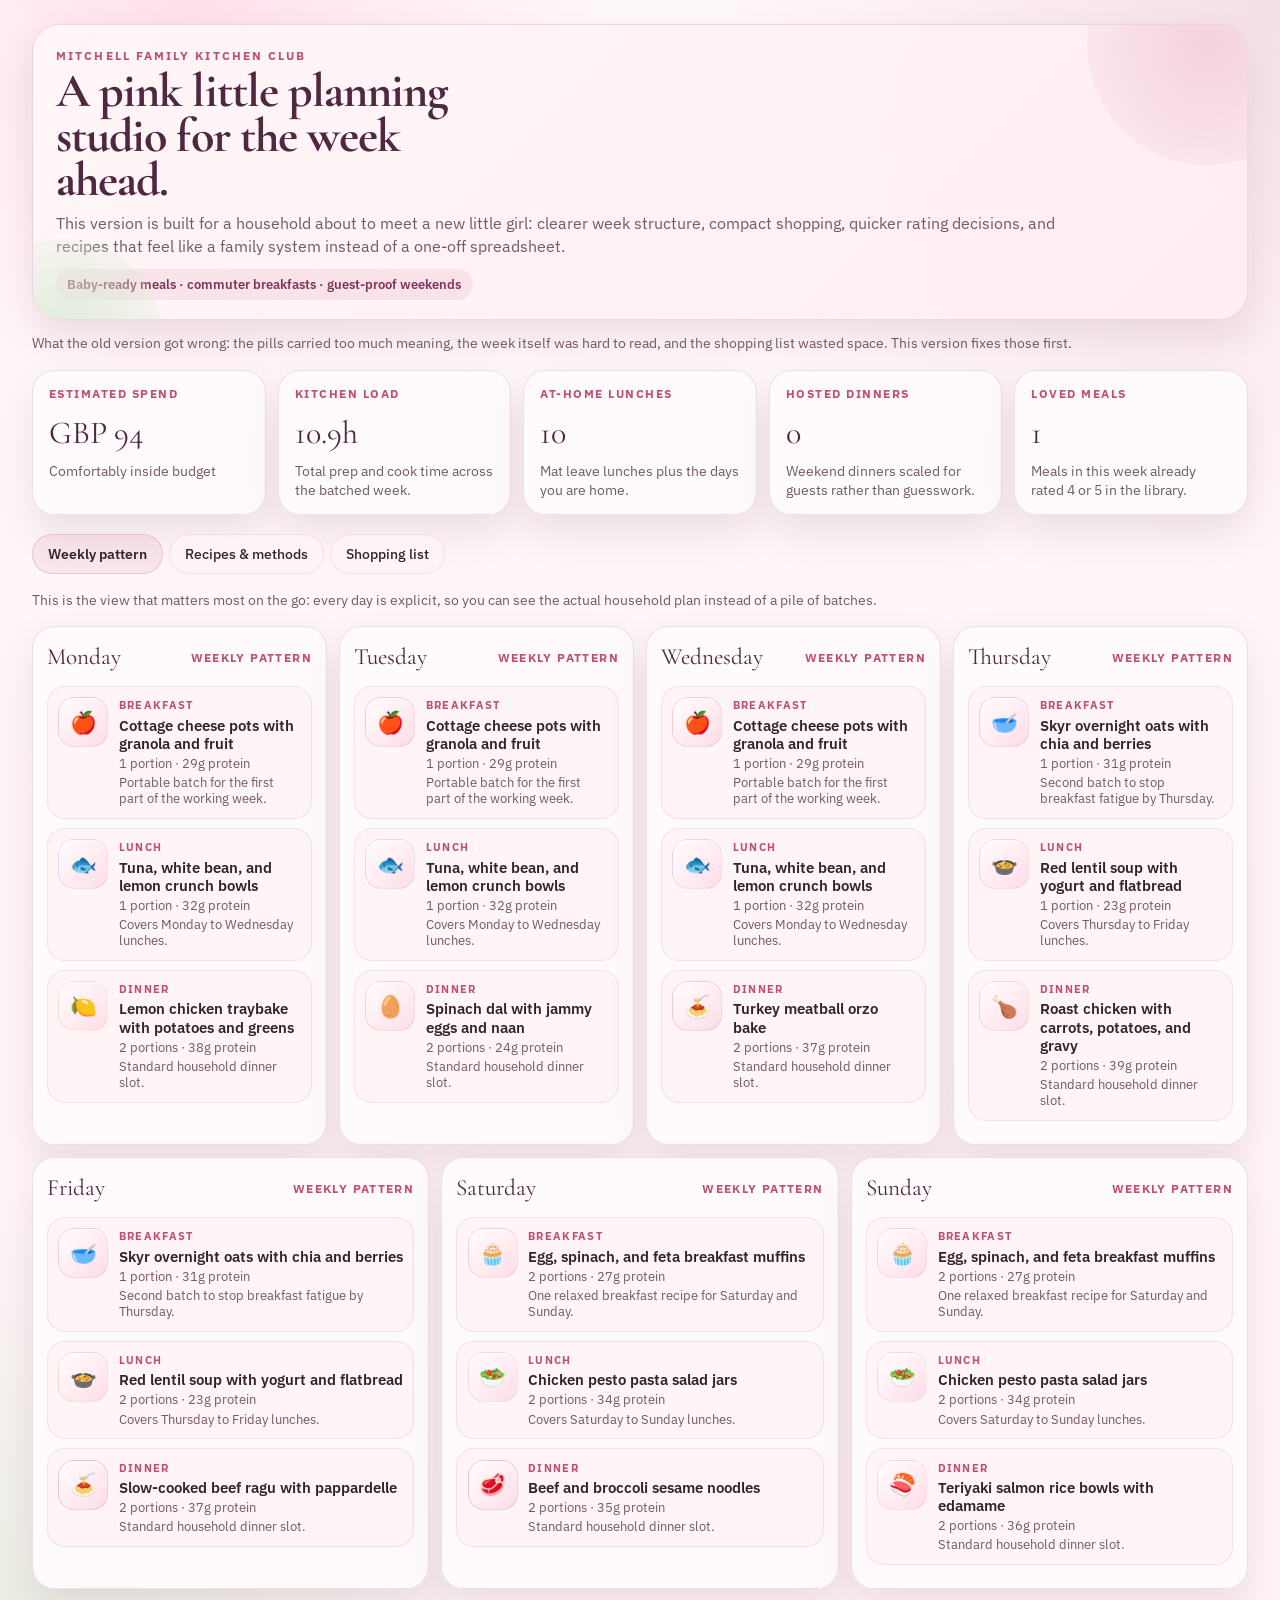
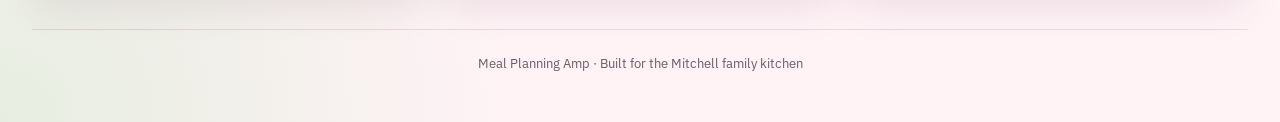
==== meal_planning_amp/netlify-site/index.html @ c08ecb2b "Add static HTML version of meal planner for Netlify deployment Single-page HTML site in netlify-site" ====
<!DOCTYPE html>
<html lang="en">
<head>
<meta charset="UTF-8">
<meta name="viewport" content="width=device-width, initial-scale=1.0">
<title>Meal Planning Amp</title>
<link href="https://fonts.googleapis.com/css2?family=Cormorant+Garamond:wght@600;700&family=IBM+Plex+Sans:wght@400;500;600&display=swap" rel="stylesheet">
<style>
*,*::before,*::after{box-sizing:border-box;margin:0;padding:0}
:root{
  --cream:#fff7f7;--cream-strong:#fff1f4;--blush:#ffdbe6;--petal:#f7bfd0;
  --berry:#bf4f77;--plum:#4f2740;--rosewood:#7f3557;--sage:#dcebd8;
  --gold:#eabf6a;--ink:#34232d;--muted:#735865;
  --line:rgba(127,53,87,0.14);--shadow:0 18px 38px rgba(105,56,79,0.12);
}
body{
  background:
    radial-gradient(circle at top right,rgba(191,79,119,0.15),transparent 26%),
    radial-gradient(circle at 15% 0%,rgba(255,209,220,0.6),transparent 20%),
    radial-gradient(circle at bottom left,rgba(220,235,216,0.7),transparent 24%),
    linear-gradient(180deg,#fff8fb 0%,#fff3f6 100%);
  color:var(--ink);font-family:'IBM Plex Sans',sans-serif;
  line-height:1.5;padding:0;
}
.container{max-width:1440px;margin:0 auto;padding:1.5rem 2rem 3rem}
h1,h2,h3{font-family:'Cormorant Garamond',serif;color:var(--plum);letter-spacing:-0.02em}

/* Hero */
.hero{
  position:relative;overflow:hidden;
  background:linear-gradient(135deg,rgba(255,247,247,0.96),rgba(255,236,242,0.92));
  border:1px solid var(--line);border-radius:28px;
  padding:1.35rem 1.45rem 1.15rem;box-shadow:var(--shadow);margin-bottom:0.85rem;
}
.hero::before,.hero::after{content:'';position:absolute;border-radius:999px;pointer-events:none}
.hero::before{width:240px;height:240px;right:-80px;top:-100px;background:radial-gradient(circle,rgba(191,79,119,0.18),rgba(191,79,119,0))}
.hero::after{width:200px;height:200px;left:-70px;bottom:-120px;background:radial-gradient(circle,rgba(220,235,216,0.9),rgba(220,235,216,0))}
.hero-kicker{text-transform:uppercase;letter-spacing:0.18em;font-size:0.72rem;font-weight:700;color:var(--berry);margin-bottom:0.35rem}
.hero-title{font-family:'Cormorant Garamond',serif;font-size:3rem;line-height:0.92;margin:0;color:var(--plum);max-width:18ch}
.hero-copy{max-width:65rem;margin-top:0.65rem;margin-bottom:0.4rem;line-height:1.45;color:var(--muted);font-size:0.97rem}
.hero-ribbon{display:inline-flex;align-items:center;gap:0.45rem;padding:0.35rem 0.7rem;border-radius:999px;background:rgba(191,79,119,0.10);color:var(--rosewood);font-size:0.82rem;font-weight:600;margin-top:0.35rem}
.caption{color:var(--muted);font-size:0.85rem;margin-bottom:1rem}

/* Stat cards */
.stats-row{display:grid;grid-template-columns:repeat(auto-fit,minmax(200px,1fr));gap:0.75rem;margin-bottom:1.2rem}
.stat-card{background:rgba(255,251,252,0.94);border:1px solid var(--line);border-radius:22px;box-shadow:var(--shadow);padding:0.9rem 1rem;min-height:116px}
.stat-label{text-transform:uppercase;letter-spacing:0.13em;color:var(--berry);font-size:0.72rem;font-weight:700;margin-bottom:0.45rem}
.stat-value{font-family:'Cormorant Garamond',serif;font-size:2rem;color:var(--plum);margin-bottom:0.2rem}
.stat-copy{color:var(--muted);line-height:1.35;font-size:0.9rem}

/* Tabs */
.tabs{display:flex;gap:0.35rem;margin-bottom:1rem;flex-wrap:wrap}
.tab-btn{
  background:rgba(255,244,248,0.72);border:1px solid rgba(191,79,119,0.12);
  border-radius:999px;padding:0.58rem 0.95rem;cursor:pointer;
  font-family:'IBM Plex Sans',sans-serif;font-size:0.9rem;font-weight:500;
  color:var(--ink);transition:all 0.2s;
}
.tab-btn:hover{background:rgba(191,79,119,0.08)}
.tab-btn.active{background:rgba(191,79,119,0.10);border-color:rgba(191,79,119,0.22);font-weight:600}
.tab-panel{display:none}
.tab-panel.active{display:block}

/* Day cards */
.week-grid-top{display:grid;grid-template-columns:repeat(4,1fr);gap:0.75rem;margin-bottom:0.75rem}
.week-grid-bottom{display:grid;grid-template-columns:repeat(3,1fr);gap:0.75rem}
.day-card{background:rgba(255,251,252,0.94);border:1px solid var(--line);border-radius:22px;box-shadow:var(--shadow);padding:0.82rem 0.88rem 0.88rem;min-height:320px}
.day-head{display:flex;align-items:center;justify-content:space-between;margin-bottom:0.7rem}
.day-title{font-family:'Cormorant Garamond',serif;font-size:1.45rem;color:var(--plum)}
.day-stamp{font-size:0.72rem;color:var(--berry);text-transform:uppercase;letter-spacing:0.12em;font-weight:700}

.slot-card{display:grid;grid-template-columns:50px 1fr;gap:0.65rem;padding:0.65rem;border-radius:18px;background:rgba(255,241,244,0.72);border:1px solid rgba(191,79,119,0.12);margin-bottom:0.55rem}
.slot-art{width:50px;height:50px;border-radius:16px;display:grid;place-items:center;font-size:1.35rem;background:linear-gradient(135deg,rgba(255,255,255,0.88),rgba(255,215,227,0.82));box-shadow:inset 0 1px 1px rgba(255,255,255,0.85)}
.slot-kind{font-size:0.68rem;font-weight:700;text-transform:uppercase;letter-spacing:0.12em;color:var(--berry);margin-bottom:0.18rem}
.slot-title{font-size:0.93rem;font-weight:600;color:var(--ink);line-height:1.22;margin-bottom:0.18rem}
.slot-meta{font-size:0.8rem;color:var(--muted);line-height:1.28}
.slot-note{font-size:0.8rem;color:var(--muted);line-height:1.28;margin-top:0.18rem}

/* Recipe cards */
.recipe-grid{display:grid;grid-template-columns:repeat(auto-fill,minmax(420px,1fr));gap:0.8rem}
.recipe-card{background:rgba(255,251,252,0.94);border:1px solid var(--line);border-radius:22px;box-shadow:var(--shadow);padding:0.95rem 1rem;margin-bottom:0.8rem}
.recipe-top{display:grid;grid-template-columns:70px 1fr;gap:0.85rem;margin-bottom:0.6rem;align-items:center}
.recipe-art{width:70px;height:70px;border-radius:22px;display:grid;place-items:center;font-size:1.9rem;background:linear-gradient(135deg,rgba(255,255,255,0.98),rgba(255,223,232,0.88))}
.recipe-title{font-family:'Cormorant Garamond',serif;font-size:1.6rem;color:var(--plum);margin:0;line-height:1}
.recipe-subtitle{color:var(--muted);font-size:0.87rem;margin-top:0.22rem}
.recipe-copy{color:var(--ink);line-height:1.42;font-size:0.92rem;margin-bottom:0.45rem}
.method-list{margin:0.45rem 0 0;padding-left:1rem;color:var(--ink);line-height:1.42;font-size:0.9rem}
.method-list li{margin-bottom:0.25rem}
.recipe-note{margin-top:0.55rem;color:var(--rosewood);font-size:0.82rem;font-weight:600}
.badge-row{display:flex;flex-wrap:wrap;gap:0.35rem;margin-top:0.45rem}
.tiny-badge{display:inline-block;padding:0.22rem 0.55rem;border-radius:999px;background:rgba(191,79,119,0.10);color:var(--rosewood);font-size:0.75rem;font-weight:700}

/* Recipe sub-tabs */
.sub-tabs{display:flex;gap:0.3rem;margin-bottom:0.8rem}
.sub-tab-btn{
  background:rgba(255,244,248,0.5);border:1px solid rgba(191,79,119,0.08);
  border-radius:999px;padding:0.45rem 0.8rem;cursor:pointer;
  font-family:'IBM Plex Sans',sans-serif;font-size:0.82rem;font-weight:500;
  color:var(--muted);transition:all 0.2s;
}
.sub-tab-btn:hover{background:rgba(191,79,119,0.06)}
.sub-tab-btn.active{background:rgba(191,79,119,0.10);border-color:rgba(191,79,119,0.18);color:var(--rosewood);font-weight:600}
.sub-panel{display:none}
.sub-panel.active{display:block}

/* Shopping table */
.shopping-header{display:flex;align-items:center;gap:1.5rem;margin-bottom:0.8rem;flex-wrap:wrap}
.shopping-header .caption{margin-bottom:0}
.shopping-table{width:100%;border-collapse:separate;border-spacing:0;border:1px solid var(--line);border-radius:18px;overflow:hidden;box-shadow:var(--shadow);background:rgba(255,251,252,0.94)}
.shopping-table thead{background:rgba(255,241,244,0.72)}
.shopping-table th{text-align:left;padding:0.7rem 1rem;font-size:0.75rem;font-weight:700;text-transform:uppercase;letter-spacing:0.1em;color:var(--berry);border-bottom:1px solid var(--line)}
.shopping-table td{padding:0.55rem 1rem;font-size:0.9rem;border-bottom:1px solid rgba(127,53,87,0.06)}
.shopping-table tr:last-child td{border-bottom:none}
.shopping-table tbody tr:hover{background:rgba(255,241,244,0.4)}
.category-cell{font-weight:600;color:var(--rosewood)}

/* Footer */
.footer{text-align:center;margin-top:2.5rem;padding-top:1.5rem;border-top:1px solid var(--line);color:var(--muted);font-size:0.82rem}

@media(max-width:900px){
  .hero-title{font-size:2.2rem}
  .day-card{min-height:auto}
  .week-grid-top{grid-template-columns:repeat(2,1fr)}
  .week-grid-bottom{grid-template-columns:repeat(2,1fr)}
  .recipe-grid{grid-template-columns:1fr}
  .stats-row{grid-template-columns:repeat(2,1fr)}
}
@media(max-width:600px){
  .container{padding:1rem}
  .week-grid-top,.week-grid-bottom{grid-template-columns:1fr}
  .stats-row{grid-template-columns:1fr}
}
</style>
</head>
<body>
<div class="container">

  <!-- Hero -->
  <section class="hero">
    <div class="hero-kicker">Mitchell family kitchen club</div>
    <h1 class="hero-title">A pink little planning studio for the week ahead.</h1>
    <p class="hero-copy">
      This version is built for a household about to meet a new little girl: clearer week structure, compact shopping, quicker rating decisions, and recipes that feel like a family system instead of a one-off spreadsheet.
    </p>
    <div class="hero-ribbon">Baby-ready meals &middot; commuter breakfasts &middot; guest-proof weekends</div>
  </section>

  <p class="caption">What the old version got wrong: the pills carried too much meaning, the week itself was hard to read, and the shopping list wasted space. This version fixes those first.</p>

  <!-- Stats -->
  <div class="stats-row">
    <div class="stat-card">
      <div class="stat-label">Estimated spend</div>
      <div class="stat-value">GBP 94</div>
      <div class="stat-copy">Comfortably inside budget</div>
    </div>
    <div class="stat-card">
      <div class="stat-label">Kitchen load</div>
      <div class="stat-value">10.9h</div>
      <div class="stat-copy">Total prep and cook time across the batched week.</div>
    </div>
    <div class="stat-card">
      <div class="stat-label">At-home lunches</div>
      <div class="stat-value">10</div>
      <div class="stat-copy">Mat leave lunches plus the days you are home.</div>
    </div>
    <div class="stat-card">
      <div class="stat-label">Hosted dinners</div>
      <div class="stat-value">0</div>
      <div class="stat-copy">Weekend dinners scaled for guests rather than guesswork.</div>
    </div>
    <div class="stat-card">
      <div class="stat-label">Loved meals</div>
      <div class="stat-value">1</div>
      <div class="stat-copy">Meals in this week already rated 4 or 5 in the library.</div>
    </div>
  </div>

  <!-- Main tabs -->
  <div class="tabs">
    <button class="tab-btn active" data-tab="weekly">Weekly pattern</button>
    <button class="tab-btn" data-tab="recipes">Recipes &amp; methods</button>
    <button class="tab-btn" data-tab="shopping">Shopping list</button>
  </div>

  <!-- Weekly pattern -->
  <div class="tab-panel active" id="tab-weekly">
    <p class="caption">This is the view that matters most on the go: every day is explicit, so you can see the actual household plan instead of a pile of batches.</p>

    <div class="week-grid-top">
      <!-- Monday -->
      <div class="day-card">
        <div class="day-head"><div class="day-title">Monday</div><div class="day-stamp">weekly pattern</div></div>
        <div class="slot-card">
          <div class="slot-art" style="border:1px solid #c85b7e33">&#127822;</div>
          <div><div class="slot-kind">Breakfast</div><div class="slot-title">Cottage cheese pots with granola and fruit</div><div class="slot-meta">1 portion &middot; 29g protein</div><div class="slot-note">Portable batch for the first part of the working week.</div></div>
        </div>
        <div class="slot-card">
          <div class="slot-art" style="border:1px solid #6d9ec233">&#128031;</div>
          <div><div class="slot-kind">Lunch</div><div class="slot-title">Tuna, white bean, and lemon crunch bowls</div><div class="slot-meta">1 portion &middot; 32g protein</div><div class="slot-note">Covers Monday to Wednesday lunches.</div></div>
        </div>
        <div class="slot-card">
          <div class="slot-art" style="border:1px solid #d9bb5933">&#127819;</div>
          <div><div class="slot-kind">Dinner</div><div class="slot-title">Lemon chicken traybake with potatoes and greens</div><div class="slot-meta">2 portions &middot; 38g protein</div><div class="slot-note">Standard household dinner slot.</div></div>
        </div>
      </div>

      <!-- Tuesday -->
      <div class="day-card">
        <div class="day-head"><div class="day-title">Tuesday</div><div class="day-stamp">weekly pattern</div></div>
        <div class="slot-card">
          <div class="slot-art" style="border:1px solid #c85b7e33">&#127822;</div>
          <div><div class="slot-kind">Breakfast</div><div class="slot-title">Cottage cheese pots with granola and fruit</div><div class="slot-meta">1 portion &middot; 29g protein</div><div class="slot-note">Portable batch for the first part of the working week.</div></div>
        </div>
        <div class="slot-card">
          <div class="slot-art" style="border:1px solid #6d9ec233">&#128031;</div>
          <div><div class="slot-kind">Lunch</div><div class="slot-title">Tuna, white bean, and lemon crunch bowls</div><div class="slot-meta">1 portion &middot; 32g protein</div><div class="slot-note">Covers Monday to Wednesday lunches.</div></div>
        </div>
        <div class="slot-card">
          <div class="slot-art" style="border:1px solid #c67a4d33">&#129370;</div>
          <div><div class="slot-kind">Dinner</div><div class="slot-title">Spinach dal with jammy eggs and naan</div><div class="slot-meta">2 portions &middot; 24g protein</div><div class="slot-note">Standard household dinner slot.</div></div>
        </div>
      </div>

      <!-- Wednesday -->
      <div class="day-card">
        <div class="day-head"><div class="day-title">Wednesday</div><div class="day-stamp">weekly pattern</div></div>
        <div class="slot-card">
          <div class="slot-art" style="border:1px solid #c85b7e33">&#127822;</div>
          <div><div class="slot-kind">Breakfast</div><div class="slot-title">Cottage cheese pots with granola and fruit</div><div class="slot-meta">1 portion &middot; 29g protein</div><div class="slot-note">Portable batch for the first part of the working week.</div></div>
        </div>
        <div class="slot-card">
          <div class="slot-art" style="border:1px solid #6d9ec233">&#128031;</div>
          <div><div class="slot-kind">Lunch</div><div class="slot-title">Tuna, white bean, and lemon crunch bowls</div><div class="slot-meta">1 portion &middot; 32g protein</div><div class="slot-note">Covers Monday to Wednesday lunches.</div></div>
        </div>
        <div class="slot-card">
          <div class="slot-art" style="border:1px solid #bb5c7233">&#127837;</div>
          <div><div class="slot-kind">Dinner</div><div class="slot-title">Turkey meatball orzo bake</div><div class="slot-meta">2 portions &middot; 37g protein</div><div class="slot-note">Standard household dinner slot.</div></div>
        </div>
      </div>

      <!-- Thursday -->
      <div class="day-card">
        <div class="day-head"><div class="day-title">Thursday</div><div class="day-stamp">weekly pattern</div></div>
        <div class="slot-card">
          <div class="slot-art" style="border:1px solid #cf5f8733">&#129379;</div>
          <div><div class="slot-kind">Breakfast</div><div class="slot-title">Skyr overnight oats with chia and berries</div><div class="slot-meta">1 portion &middot; 31g protein</div><div class="slot-note">Second batch to stop breakfast fatigue by Thursday.</div></div>
        </div>
        <div class="slot-card">
          <div class="slot-art" style="border:1px solid #d58b6333">&#127858;</div>
          <div><div class="slot-kind">Lunch</div><div class="slot-title">Red lentil soup with yogurt and flatbread</div><div class="slot-meta">1 portion &middot; 23g protein</div><div class="slot-note">Covers Thursday to Friday lunches.</div></div>
        </div>
        <div class="slot-card">
          <div class="slot-art" style="border:1px solid #c7885833">&#127831;</div>
          <div><div class="slot-kind">Dinner</div><div class="slot-title">Roast chicken with carrots, potatoes, and gravy</div><div class="slot-meta">2 portions &middot; 39g protein</div><div class="slot-note">Standard household dinner slot.</div></div>
        </div>
      </div>
    </div>

    <div class="week-grid-bottom">
      <!-- Friday -->
      <div class="day-card">
        <div class="day-head"><div class="day-title">Friday</div><div class="day-stamp">weekly pattern</div></div>
        <div class="slot-card">
          <div class="slot-art" style="border:1px solid #cf5f8733">&#129379;</div>
          <div><div class="slot-kind">Breakfast</div><div class="slot-title">Skyr overnight oats with chia and berries</div><div class="slot-meta">1 portion &middot; 31g protein</div><div class="slot-note">Second batch to stop breakfast fatigue by Thursday.</div></div>
        </div>
        <div class="slot-card">
          <div class="slot-art" style="border:1px solid #d58b6333">&#127858;</div>
          <div><div class="slot-kind">Lunch</div><div class="slot-title">Red lentil soup with yogurt and flatbread</div><div class="slot-meta">2 portions &middot; 23g protein</div><div class="slot-note">Covers Thursday to Friday lunches.</div></div>
        </div>
        <div class="slot-card">
          <div class="slot-art" style="border:1px solid #8a415933">&#127837;</div>
          <div><div class="slot-kind">Dinner</div><div class="slot-title">Slow-cooked beef ragu with pappardelle</div><div class="slot-meta">2 portions &middot; 37g protein</div><div class="slot-note">Standard household dinner slot.</div></div>
        </div>
      </div>

      <!-- Saturday -->
      <div class="day-card">
        <div class="day-head"><div class="day-title">Saturday</div><div class="day-stamp">weekly pattern</div></div>
        <div class="slot-card">
          <div class="slot-art" style="border:1px solid #d36d8b33">&#129473;</div>
          <div><div class="slot-kind">Breakfast</div><div class="slot-title">Egg, spinach, and feta breakfast muffins</div><div class="slot-meta">2 portions &middot; 27g protein</div><div class="slot-note">One relaxed breakfast recipe for Saturday and Sunday.</div></div>
        </div>
        <div class="slot-card">
          <div class="slot-art" style="border:1px solid #9fbc8c33">&#129367;</div>
          <div><div class="slot-kind">Lunch</div><div class="slot-title">Chicken pesto pasta salad jars</div><div class="slot-meta">2 portions &middot; 34g protein</div><div class="slot-note">Covers Saturday to Sunday lunches.</div></div>
        </div>
        <div class="slot-card">
          <div class="slot-art" style="border:1px solid #8d4a4d33">&#129385;</div>
          <div><div class="slot-kind">Dinner</div><div class="slot-title">Beef and broccoli sesame noodles</div><div class="slot-meta">2 portions &middot; 35g protein</div><div class="slot-note">Standard household dinner slot.</div></div>
        </div>
      </div>

      <!-- Sunday -->
      <div class="day-card">
        <div class="day-head"><div class="day-title">Sunday</div><div class="day-stamp">weekly pattern</div></div>
        <div class="slot-card">
          <div class="slot-art" style="border:1px solid #d36d8b33">&#129473;</div>
          <div><div class="slot-kind">Breakfast</div><div class="slot-title">Egg, spinach, and feta breakfast muffins</div><div class="slot-meta">2 portions &middot; 27g protein</div><div class="slot-note">One relaxed breakfast recipe for Saturday and Sunday.</div></div>
        </div>
        <div class="slot-card">
          <div class="slot-art" style="border:1px solid #9fbc8c33">&#129367;</div>
          <div><div class="slot-kind">Lunch</div><div class="slot-title">Chicken pesto pasta salad jars</div><div class="slot-meta">2 portions &middot; 34g protein</div><div class="slot-note">Covers Saturday to Sunday lunches.</div></div>
        </div>
        <div class="slot-card">
          <div class="slot-art" style="border:1px solid #f08a8233">&#127843;</div>
          <div><div class="slot-kind">Dinner</div><div class="slot-title">Teriyaki salmon rice bowls with edamame</div><div class="slot-meta">2 portions &middot; 36g protein</div><div class="slot-note">Standard household dinner slot.</div></div>
        </div>
      </div>
    </div>
  </div>

  <!-- Recipes & methods -->
  <div class="tab-panel" id="tab-recipes">
    <p class="caption">Each generated meal now carries a short method so you can remember how it is meant to come together without opening another notes app.</p>

    <div class="sub-tabs">
      <button class="sub-tab-btn active" data-subtab="breakfast">Breakfast</button>
      <button class="sub-tab-btn" data-subtab="lunch">Lunch</button>
      <button class="sub-tab-btn" data-subtab="dinner">Dinner</button>
    </div>

    <!-- Breakfast recipes -->
    <div class="sub-panel active" id="subtab-breakfast">
      <div class="recipe-grid">
        <div class="recipe-card">
          <div class="recipe-top">
            <div class="recipe-art" style="border:1px solid #c85b7e33">&#127822;</div>
            <div><div class="recipe-title">Cottage cheese pots with granola and fruit</div><div class="recipe-subtitle">Weekday breakfast prep A &middot; 3 portions &middot; prep 10m &middot; cook 0m</div></div>
          </div>
          <div class="recipe-copy">Low-effort protein pots for commuter mornings.</div>
          <ol class="method-list">
            <li>Spoon cottage cheese into jars and season lightly with cinnamon.</li>
            <li>Add chopped apple and pumpkin seeds for crunch.</li>
            <li>Keep granola separate until eating so the texture stays sharp.</li>
          </ol>
          <div class="recipe-note">Finish: A tiny drizzle of honey makes this feel less functional and more breakfast-y.</div>
          <div class="badge-row"><span class="tiny-badge">portable</span><span class="tiny-badge">high protein</span><span class="tiny-badge">calcium</span></div>
        </div>

        <div class="recipe-card">
          <div class="recipe-top">
            <div class="recipe-art" style="border:1px solid #cf5f8733">&#129379;</div>
            <div><div class="recipe-title">Skyr overnight oats with chia and berries</div><div class="recipe-subtitle">Weekday breakfast prep B &middot; 2 portions &middot; prep 12m &middot; cook 0m</div></div>
          </div>
          <div class="recipe-copy">Cold, portable, and easy to eat on the train or at the desk.</div>
          <ol class="method-list">
            <li>Whisk the skyr, milk, chia, and honey until smooth.</li>
            <li>Fold through the oats and berries, then portion into jars.</li>
            <li>Leave overnight and grab straight from the fridge in the morning.</li>
          </ol>
          <div class="recipe-note">Finish: Top with a few extra berries so it still feels deliberate at 7am.</div>
          <div class="badge-row"><span class="tiny-badge">portable</span><span class="tiny-badge">high protein</span><span class="tiny-badge">fiber</span></div>
        </div>

        <div class="recipe-card">
          <div class="recipe-top">
            <div class="recipe-art" style="border:1px solid #d36d8b33">&#129473;</div>
            <div><div class="recipe-title">Egg, spinach, and feta breakfast muffins</div><div class="recipe-subtitle">Weekend breakfast &middot; 4 portions &middot; prep 15m &middot; cook 22m</div></div>
          </div>
          <div class="recipe-copy">A fast batch bake with good protein and iron support.</div>
          <ol class="method-list">
            <li>Saute the spinach and peppers briefly so the muffins stay firm.</li>
            <li>Whisk eggs with feta, fill the tray, and bake until just set.</li>
            <li>Cool fully before boxing them up with oatcakes for grab-and-go mornings.</li>
          </ol>
          <div class="recipe-note">Finish: Pack two muffins with a small pot of hot sauce or ketchup.</div>
          <div class="badge-row"><span class="tiny-badge">portable</span><span class="tiny-badge">high protein</span><span class="tiny-badge">iron</span></div>
        </div>
      </div>
    </div>

    <!-- Lunch recipes -->
    <div class="sub-panel" id="subtab-lunch">
      <div class="recipe-grid">
        <div class="recipe-card">
          <div class="recipe-top">
            <div class="recipe-art" style="border:1px solid #6d9ec233">&#128031;</div>
            <div><div class="recipe-title">Tuna, white bean, and lemon crunch bowls</div><div class="recipe-subtitle">Batch lunch 1 &middot; 3 portions &middot; prep 12m &middot; cook 0m</div></div>
          </div>
          <div class="recipe-copy">No-cook lunch with omega-3s and plenty of texture.</div>
          <ol class="method-list">
            <li>Drain the beans and tuna well so the bowls stay bright rather than soggy.</li>
            <li>Toss everything with lemon and olive oil at the last moment.</li>
            <li>Pack rocket separately if you want maximum crunch.</li>
          </ol>
          <div class="recipe-note">Finish: Keep a lemon wedge in the lunch box for a final squeeze before eating.</div>
          <div class="badge-row"><span class="tiny-badge">batch</span><span class="tiny-badge">high protein</span><span class="tiny-badge">omega3</span></div>
        </div>

        <div class="recipe-card">
          <div class="recipe-top">
            <div class="recipe-art" style="border:1px solid #d58b6333">&#127858;</div>
            <div><div class="recipe-title">Red lentil soup with yogurt and flatbread</div><div class="recipe-subtitle">Batch lunch 2 &middot; 3 portions &middot; prep 14m &middot; cook 28m</div></div>
          </div>
          <div class="recipe-copy">Budget-friendly, warm, and useful for postpartum recovery weeks.</div>
          <ol class="method-list">
            <li>Soften onion, garlic, and carrot until sweet and glossy.</li>
            <li>Add lentils and stock, then simmer until the soup turns silky.</li>
            <li>Serve with yogurt and warm flatbread for a fuller lunch.</li>
          </ol>
          <div class="recipe-note">Finish: A spoon of yogurt and a dusting of paprika make it look finished, not improvised.</div>
          <div class="badge-row"><span class="tiny-badge">batch</span><span class="tiny-badge">budget</span><span class="tiny-badge">iron</span><span class="tiny-badge">fiber</span></div>
        </div>

        <div class="recipe-card">
          <div class="recipe-top">
            <div class="recipe-art" style="border:1px solid #9fbc8c33">&#129367;</div>
            <div><div class="recipe-title">Chicken pesto pasta salad jars</div><div class="recipe-subtitle">Batch lunch 3 &middot; 4 portions &middot; prep 18m &middot; cook 20m</div></div>
          </div>
          <div class="recipe-copy">Cold lunch that survives a busy weekday without fuss.</div>
          <ol class="method-list">
            <li>Roast or pan-cook the chicken while the pasta boils.</li>
            <li>Toss pasta, pesto, tomatoes, spinach, and mozzarella while still slightly warm.</li>
            <li>Layer into jars so each lunch is ready without morning assembly.</li>
          </ol>
          <div class="recipe-note">Finish: Finish with black pepper and a few halved tomatoes right on top.</div>
          <div class="badge-row"><span class="tiny-badge">batch</span><span class="tiny-badge">portable</span><span class="tiny-badge">high protein</span></div>
        </div>
      </div>
    </div>

    <!-- Dinner recipes -->
    <div class="sub-panel" id="subtab-dinner">
      <div class="recipe-grid">
        <div class="recipe-card">
          <div class="recipe-top">
            <div class="recipe-art" style="border:1px solid #d9bb5933">&#127819;</div>
            <div><div class="recipe-title">Lemon chicken traybake with potatoes and greens</div><div class="recipe-subtitle">Monday dinner &middot; 2 portions &middot; prep 16m &middot; cook 42m</div></div>
          </div>
          <div class="recipe-copy">One-pan dinner that covers protein, carbs, and greens cleanly.</div>
          <ol class="method-list">
            <li>Toss potatoes with seasoning first so they get the longest blast in the oven.</li>
            <li>Add the chicken and lemon, then roast until the skin turns glossy and deep gold.</li>
            <li>Finish the greens separately and spoon over yogurt just before serving.</li>
          </ol>
          <div class="recipe-note">Finish: Pile everything onto one platter and let the lemon halves sit visibly on top.</div>
          <div class="badge-row"><span class="tiny-badge">traybake</span><span class="tiny-badge">family</span><span class="tiny-badge">iron</span></div>
        </div>

        <div class="recipe-card">
          <div class="recipe-top">
            <div class="recipe-art" style="border:1px solid #c67a4d33">&#129370;</div>
            <div><div class="recipe-title">Spinach dal with jammy eggs and naan</div><div class="recipe-subtitle">Tuesday dinner &middot; 2 portions &middot; prep 12m &middot; cook 30m</div></div>
          </div>
          <div class="recipe-copy">Budget dinner that still lands well nutritionally.</div>
          <ol class="method-list">
            <li>Cook the onions and garlic until sweet before adding the lentils.</li>
            <li>Simmer the dal until thick, then fold through spinach at the end.</li>
            <li>Boil the eggs until jammy and serve with warm naan.</li>
          </ol>
          <div class="recipe-note">Finish: Split the eggs on top so the yolk becomes part of the sauce.</div>
          <div class="badge-row"><span class="tiny-badge">budget</span><span class="tiny-badge">vegetarian</span><span class="tiny-badge">iron</span></div>
        </div>

        <div class="recipe-card">
          <div class="recipe-top">
            <div class="recipe-art" style="border:1px solid #bb5c7233">&#127837;</div>
            <div><div class="recipe-title">Turkey meatball orzo bake</div><div class="recipe-subtitle">Wednesday dinner &middot; 2 portions &middot; prep 22m &middot; cook 28m</div></div>
          </div>
          <div class="recipe-copy">Comfort-food dinner with lighter protein and easy leftovers.</div>
          <ol class="method-list">
            <li>Roll the turkey mince into small meatballs so they cook quickly and evenly.</li>
            <li>Simmer the orzo in passata until it turns glossy and saucy.</li>
            <li>Nestle in the meatballs, top with mozzarella, and bake until bubbling.</li>
          </ol>
          <div class="recipe-note">Finish: Serve in shallow bowls with extra greens folded through at the end.</div>
          <div class="badge-row"><span class="tiny-badge">bake</span><span class="tiny-badge">family</span><span class="tiny-badge">reheat</span></div>
        </div>

        <div class="recipe-card">
          <div class="recipe-top">
            <div class="recipe-art" style="border:1px solid #c7885833">&#127831;</div>
            <div><div class="recipe-title">Roast chicken with carrots, potatoes, and gravy</div><div class="recipe-subtitle">Thursday dinner &middot; 2 portions &middot; prep 24m &middot; cook 85m</div></div>
          </div>
          <div class="recipe-copy">Classic hosting dinner that also leaves useful leftovers.</div>
          <ol class="method-list">
            <li>Season the chicken well and get the potatoes into very hot fat.</li>
            <li>Roast the chicken until the skin is dark gold and the vegetables are caramelized.</li>
            <li>Make the gravy while the chicken rests so the table timing stays calm.</li>
          </ol>
          <div class="recipe-note">Finish: Bring it out whole first - the reveal is half the charm with this one.</div>
          <div class="badge-row"><span class="tiny-badge">hosting</span><span class="tiny-badge">roast</span><span class="tiny-badge">weekend</span></div>
        </div>

        <div class="recipe-card">
          <div class="recipe-top">
            <div class="recipe-art" style="border:1px solid #8a415933">&#127837;</div>
            <div><div class="recipe-title">Slow-cooked beef ragu with pappardelle</div><div class="recipe-subtitle">Friday dinner &middot; 2 portions &middot; prep 22m &middot; cook 160m</div></div>
          </div>
          <div class="recipe-copy">Hands-off weekend dinner with enough substance for guests.</div>
          <ol class="method-list">
            <li>Brown the beef deeply before adding the vegetables and passata.</li>
            <li>Let the sauce go low and slow until the meat collapses.</li>
            <li>Cook the pasta last minute and loosen the ragu with pasta water before serving.</li>
          </ol>
          <div class="recipe-note">Finish: Twist the pasta into nests and finish with a proper shower of parmesan.</div>
          <div class="badge-row"><span class="tiny-badge">hosting</span><span class="tiny-badge">slow cook</span><span class="tiny-badge">iron</span></div>
        </div>

        <div class="recipe-card">
          <div class="recipe-top">
            <div class="recipe-art" style="border:1px solid #8d4a4d33">&#129385;</div>
            <div><div class="recipe-title">Beef and broccoli sesame noodles</div><div class="recipe-subtitle">Saturday dinner &middot; 2 portions &middot; prep 16m &middot; cook 16m</div></div>
          </div>
          <div class="recipe-copy">Fast iron-rich dinner for heavier training weeks.</div>
          <ol class="method-list">
            <li>Cook the noodles first and rinse quickly so they do not clump.</li>
            <li>Sear the beef fast over high heat, then add the broccoli and sesame oil.</li>
            <li>Return the noodles and toss until everything is glossy and hot.</li>
          </ol>
          <div class="recipe-note">Finish: Finish with spring onions for a proper takeaway-at-home feel.</div>
          <div class="badge-row"><span class="tiny-badge">quick</span><span class="tiny-badge">iron</span><span class="tiny-badge">stir fry</span></div>
        </div>

        <div class="recipe-card">
          <div class="recipe-top">
            <div class="recipe-art" style="border:1px solid #f08a8233">&#127843;</div>
            <div><div class="recipe-title">Teriyaki salmon rice bowls with edamame</div><div class="recipe-subtitle">Sunday dinner &middot; 2 portions &middot; prep 14m &middot; cook 18m</div></div>
          </div>
          <div class="recipe-copy">High-protein dinner with omega-3s and minimal assembly.</div>
          <ol class="method-list">
            <li>Start the rice first, then roast or air-fry the salmon with teriyaki glaze.</li>
            <li>Steam the edamame while you slice the cucumber.</li>
            <li>Assemble in bowls so the hot salmon lands against the cold crunchy veg.</li>
          </ol>
          <div class="recipe-note">Finish: A sesame sprinkle on top makes these feel much more restaurant than spreadsheet.</div>
          <div class="badge-row"><span class="tiny-badge">quick</span><span class="tiny-badge">omega3</span><span class="tiny-badge">recovery</span></div>
        </div>
      </div>
    </div>
  </div>

  <!-- Shopping list -->
  <div class="tab-panel" id="tab-shopping">
    <div class="shopping-header">
      <p class="caption">55 line items across 6 grocery zones. Compact by design: one table, fast export, and enough context to send to your phone.</p>
    </div>

    <table class="shopping-table">
      <thead><tr><th>Category</th><th>Item</th><th>Quantity</th></tr></thead>
      <tbody>
        <tr><td class="category-cell">Bakery</td><td>Flatbreads</td><td>3 item</td></tr>
        <tr><td class="category-cell">Bakery</td><td>Naan breads</td><td>2 item</td></tr>
        <tr><td class="category-cell">Cupboard</td><td>Chia seeds</td><td>30 g</td></tr>
        <tr><td class="category-cell">Cupboard</td><td>Cinnamon</td><td>6 g</td></tr>
        <tr><td class="category-cell">Cupboard</td><td>Egg noodles</td><td>160 g</td></tr>
        <tr><td class="category-cell">Cupboard</td><td>Granola</td><td>150 g</td></tr>
        <tr><td class="category-cell">Cupboard</td><td>Gravy granules</td><td>1 item</td></tr>
        <tr><td class="category-cell">Cupboard</td><td>Honey</td><td>20 g</td></tr>
        <tr><td class="category-cell">Cupboard</td><td>Jasmine rice</td><td>160 g</td></tr>
        <tr><td class="category-cell">Cupboard</td><td>Oatcakes</td><td>8 item</td></tr>
        <tr><td class="category-cell">Cupboard</td><td>Orzo</td><td>160 g</td></tr>
        <tr><td class="category-cell">Cupboard</td><td>Pappardelle</td><td>167 g</td></tr>
        <tr><td class="category-cell">Cupboard</td><td>Passata</td><td>583 g</td></tr>
        <tr><td class="category-cell">Cupboard</td><td>Pasta</td><td>320 g</td></tr>
        <tr><td class="category-cell">Cupboard</td><td>Pumpkin seeds</td><td>60 g</td></tr>
        <tr><td class="category-cell">Cupboard</td><td>Red lentils</td><td>420 g</td></tr>
        <tr><td class="category-cell">Cupboard</td><td>Rolled oats</td><td>160 g</td></tr>
        <tr><td class="category-cell">Cupboard</td><td>Sesame oil</td><td>20 ml</td></tr>
        <tr><td class="category-cell">Cupboard</td><td>Teriyaki sauce</td><td>90 ml</td></tr>
        <tr><td class="category-cell">Cupboard</td><td>Tuna tins</td><td>3 item</td></tr>
        <tr><td class="category-cell">Cupboard</td><td>Vegetable stock</td><td>1 item</td></tr>
        <tr><td class="category-cell">Cupboard</td><td>White beans</td><td>2 tin</td></tr>
        <tr><td class="category-cell">Fridge</td><td>Cottage cheese</td><td>600 g</td></tr>
        <tr><td class="category-cell">Fridge</td><td>Eggs</td><td>10 item</td></tr>
        <tr><td class="category-cell">Fridge</td><td>Feta</td><td>120 g</td></tr>
        <tr><td class="category-cell">Fridge</td><td>Greek yogurt</td><td>255 g</td></tr>
        <tr><td class="category-cell">Fridge</td><td>Milk</td><td>350 ml</td></tr>
        <tr><td class="category-cell">Fridge</td><td>Mozzarella</td><td>280 g</td></tr>
        <tr><td class="category-cell">Fridge</td><td>Parmesan</td><td>40 g</td></tr>
        <tr><td class="category-cell">Fridge</td><td>Pesto</td><td>180 g</td></tr>
        <tr><td class="category-cell">Fridge</td><td>Skyr or Greek yogurt</td><td>350 g</td></tr>
        <tr><td class="category-cell">Frozen</td><td>Edamame</td><td>150 g</td></tr>
        <tr><td class="category-cell">Frozen</td><td>Frozen berries</td><td>160 g</td></tr>
        <tr><td class="category-cell">Produce</td><td>Apples</td><td>3 item</td></tr>
        <tr><td class="category-cell">Produce</td><td>Baby potatoes</td><td>450 g</td></tr>
        <tr><td class="category-cell">Produce</td><td>Broccoli</td><td>2 item</td></tr>
        <tr><td class="category-cell">Produce</td><td>Carrots</td><td>7 item</td></tr>
        <tr><td class="category-cell">Produce</td><td>Celery</td><td>1 item</td></tr>
        <tr><td class="category-cell">Produce</td><td>Cherry tomatoes</td><td>438 g</td></tr>
        <tr><td class="category-cell">Produce</td><td>Cucumber</td><td>1 item</td></tr>
        <tr><td class="category-cell">Produce</td><td>Garlic cloves</td><td>5 item</td></tr>
        <tr><td class="category-cell">Produce</td><td>Green beans</td><td>100 g</td></tr>
        <tr><td class="category-cell">Produce</td><td>Lemons</td><td>3 item</td></tr>
        <tr><td class="category-cell">Produce</td><td>Onions</td><td>4 item</td></tr>
        <tr><td class="category-cell">Produce</td><td>Potatoes</td><td>500 g</td></tr>
        <tr><td class="category-cell">Produce</td><td>Red peppers</td><td>1 item</td></tr>
        <tr><td class="category-cell">Produce</td><td>Rocket</td><td>90 g</td></tr>
        <tr><td class="category-cell">Produce</td><td>Spinach</td><td>433 g</td></tr>
        <tr><td class="category-cell">Produce</td><td>Spring onions</td><td>1 bunch</td></tr>
        <tr><td class="category-cell">Protein</td><td>Beef shin or chuck</td><td>400 g</td></tr>
        <tr><td class="category-cell">Protein</td><td>Beef strips</td><td>325 g</td></tr>
        <tr><td class="category-cell">Protein</td><td>Chicken thighs</td><td>1150 g</td></tr>
        <tr><td class="category-cell">Protein</td><td>Salmon fillets</td><td>350 g</td></tr>
        <tr><td class="category-cell">Protein</td><td>Turkey mince</td><td>350 g</td></tr>
        <tr><td class="category-cell">Protein</td><td>Whole chicken</td><td>0.6 kg</td></tr>
      </tbody>
    </table>
  </div>

  <div class="footer">
    Meal Planning Amp &middot; Built for the Mitchell family kitchen
  </div>

</div>

<script>
document.querySelectorAll('.tab-btn').forEach(btn => {
  btn.addEventListener('click', () => {
    document.querySelectorAll('.tab-btn').forEach(b => b.classList.remove('active'));
    document.querySelectorAll('.tab-panel').forEach(p => p.classList.remove('active'));
    btn.classList.add('active');
    document.getElementById('tab-' + btn.dataset.tab).classList.add('active');
  });
});
document.querySelectorAll('.sub-tab-btn').forEach(btn => {
  btn.addEventListener('click', () => {
    document.querySelectorAll('.sub-tab-btn').forEach(b => b.classList.remove('active'));
    document.querySelectorAll('.sub-panel').forEach(p => p.classList.remove('active'));
    btn.classList.add('active');
    document.getElementById('subtab-' + btn.dataset.subtab).classList.add('active');
  });
});
</script>
</body>
</html>
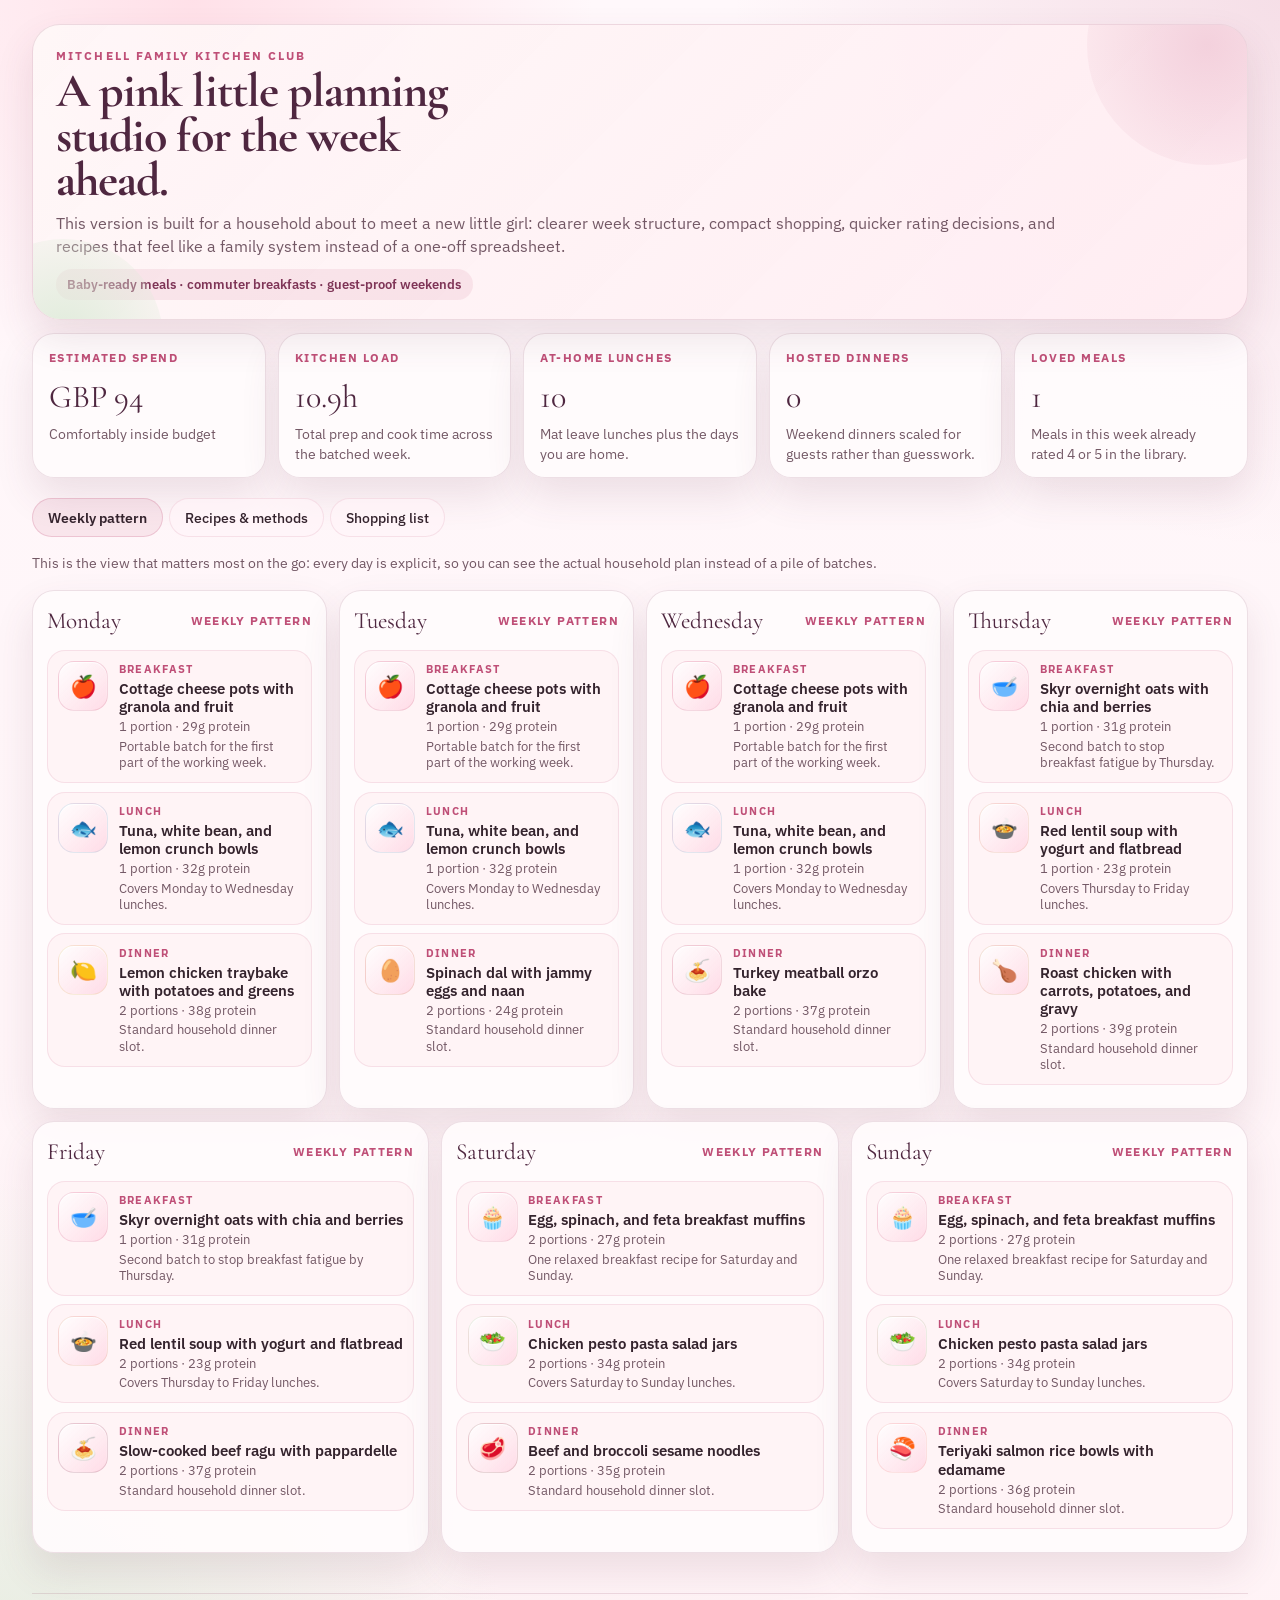
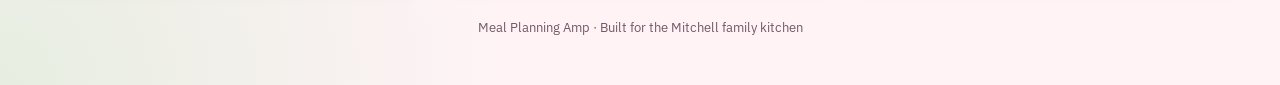
==== commit 71d9c22a: "Remove old version comparison caption from HTML site Co-Authored-By: Claude Opus 4.6 (1M context) <n" ====
--- a/meal_planning_amp/netlify-site/index.html
+++ b/meal_planning_amp/netlify-site/index.html
@@ -144,8 +144,6 @@
     </p>
     <div class="hero-ribbon">Baby-ready meals &middot; commuter breakfasts &middot; guest-proof weekends</div>
   </section>
-
-  <p class="caption">What the old version got wrong: the pills carried too much meaning, the week itself was hard to read, and the shopping list wasted space. This version fixes those first.</p>
 
   <!-- Stats -->
   <div class="stats-row">
